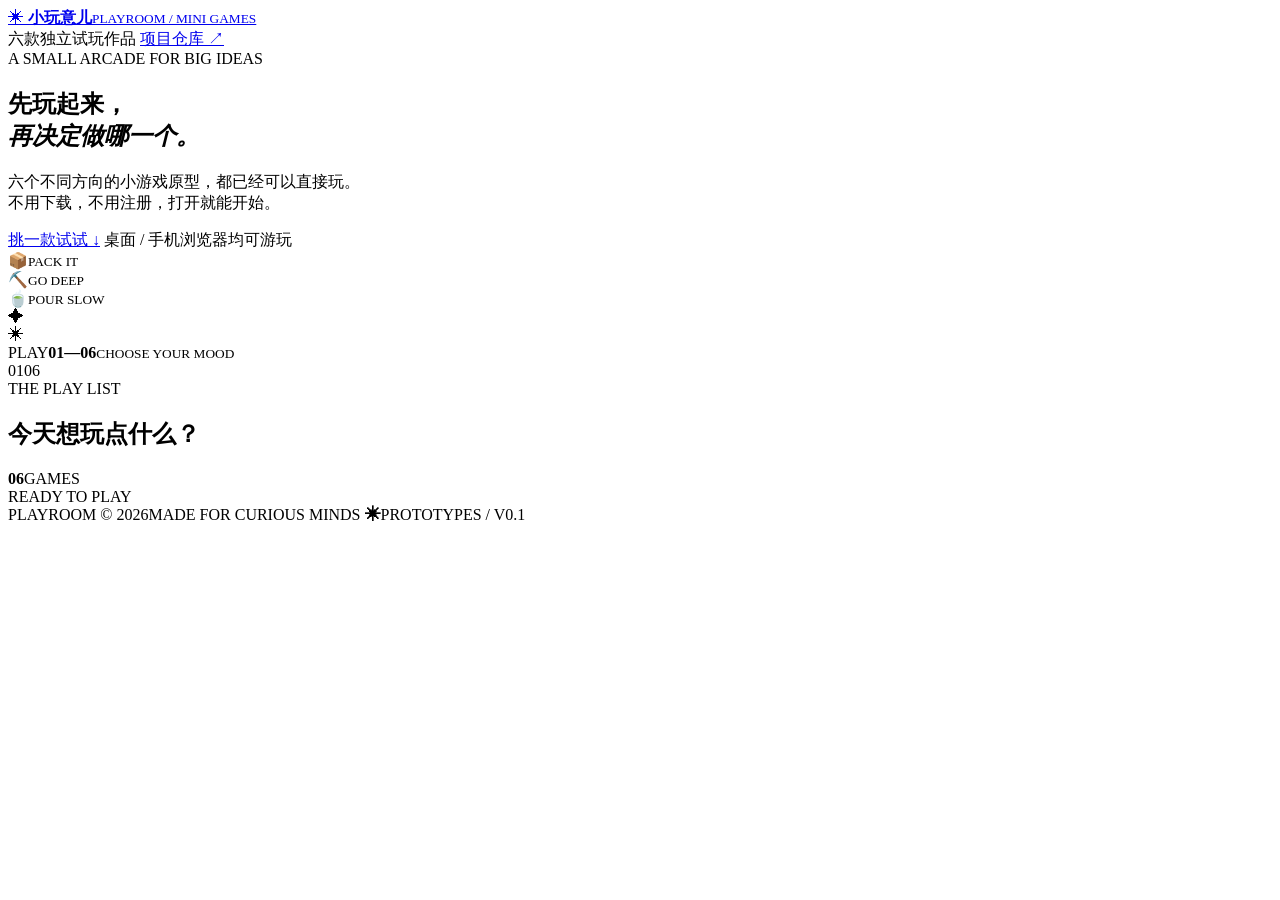
==== index.html @ 476448b3 "feat: add Playroom arcade shell" ====
<!doctype html>
<html lang="zh-CN">
<head>
  <meta charset="UTF-8" />
  <meta name="viewport" content="width=device-width, initial-scale=1, viewport-fit=cover" />
  <meta name="theme-color" content="#10151f" />
  <meta name="description" content="六款可以直接玩的轻量小游戏。挑一款喜欢的，随时开始。" />
  <title>小玩意儿 Playroom — 六款小游戏试玩</title>
  <link rel="icon" href="data:image/svg+xml,%3Csvg xmlns='http://www.w3.org/2000/svg' viewBox='0 0 100 100'%3E%3Crect width='100' height='100' rx='26' fill='%23f6c85f'/%3E%3Cpath d='M30 24h18v20h22v18H48v20H30V62H10V44h20z' fill='%2310151f'/%3E%3C/svg%3E" />
  <link rel="stylesheet" href="./styles-base.css" />
  <link rel="stylesheet" href="./styles-games.css" />
  <link rel="stylesheet" href="./styles-responsive.css" />
</head>
<body>
  <div class="ambient ambient-a"></div>
  <div class="ambient ambient-b"></div>
  <header class="site-header">
    <a class="brand" href="#home" aria-label="返回首页">
      <span class="brand-mark">✳</span>
      <span class="brand-copy"><strong>小玩意儿</strong><small>PLAYROOM / MINI GAMES</small></span>
    </a>
    <div class="header-right">
      <span class="live-dot"></span><span class="header-note">六款独立试玩作品</span>
      <a class="github-link" href="https://github.com/klwjlalala/games" target="_blank" rel="noreferrer">项目仓库 ↗</a>
    </div>
  </header>

  <main id="homeView" class="home-view">
    <section class="hero">
      <div class="hero-copy">
        <div class="eyebrow"><span class="eyebrow-line"></span> A SMALL ARCADE FOR BIG IDEAS</div>
        <h1>先玩起来，<br/><em>再决定做哪一个。</em></h1>
        <p>六个不同方向的小游戏原型，都已经可以直接玩。<br/>不用下载，不用注册，打开就能开始。</p>
        <div class="hero-actions">
          <a class="primary-button" href="#games">挑一款试试 <span>↓</span></a>
          <span class="hero-footnote">桌面 / 手机浏览器均可游玩</span>
        </div>
      </div>
      <div class="hero-art" aria-hidden="true">
        <div class="hero-orbit orbit-one"></div><div class="hero-orbit orbit-two"></div>
        <div class="hero-sticker sticker-box">📦<small>PACK IT</small></div>
        <div class="hero-sticker sticker-pick">⛏️<small>GO DEEP</small></div>
        <div class="hero-sticker sticker-tea">🍵<small>POUR SLOW</small></div>
        <div class="hero-spark spark-one">✦</div><div class="hero-spark spark-two">✳</div>
        <div class="hero-center"><span>PLAY</span><strong>01—06</strong><small>CHOOSE YOUR MOOD</small></div>
      </div>
      <div class="hero-index"><span>01</span><span class="index-rule"></span><span>06</span></div>
    </section>

    <section id="games" class="games-section">
      <div class="section-heading">
        <div><div class="eyebrow"><span class="eyebrow-line"></span> THE PLAY LIST</div><h2>今天想玩点什么？</h2></div>
        <div class="section-meta"><strong>06</strong><span>GAMES<br/>READY TO PLAY</span></div>
      </div>
      <div class="games-grid" id="gamesGrid"></div>
    </section>
    <footer class="home-footer"><span>PLAYROOM © 2026</span><span>MADE FOR CURIOUS MINDS <b>✳</b></span><span>PROTOTYPES / V0.1</span></footer>
  </main>

  <main id="gameView" class="game-view" hidden>
    <div class="game-nav">
      <button class="back-button" id="backHome"><span>←</span> 所有游戏</button>
      <div class="game-nav-center"><span class="nav-dot"></span><span id="gameNavName">游戏名称</span><span class="nav-separator">/</span><span class="nav-muted">试玩模式</span></div>
      <button class="restart-button" id="restartGame">↻ <span>重新开始</span></button>
    </div>
    <div class="game-shell">
      <aside class="game-info" id="gameInfo"></aside>
      <section class="game-stage-wrap">
        <div class="stage-topline"><span id="stageLabel">LEVEL 01</span><span id="stageHint">点击开始</span></div>
        <div class="game-stage" id="gameStage"></div>
        <div class="stage-bottomline"><span>PLAYROOM / MINI ARCADE</span><span id="stageProgress">进度会自动保存在本机</span></div>
      </section>
    </div>
  </main>

  <div class="toast" id="toast" role="status" aria-live="polite"></div>
  <script src="./app-core.js" defer></script>
  <script src="./game-truck.js" defer></script>
  <script src="./game-demo.js" defer></script>
  <script src="./game-tea.js" defer></script>
  <script src="./game-restore.js" defer></script>
  <script src="./game-mine.js" defer></script>
  <script src="./game-forest.js" defer></script>
  <script src="./app-init.js" defer></script>
</body>
</html>
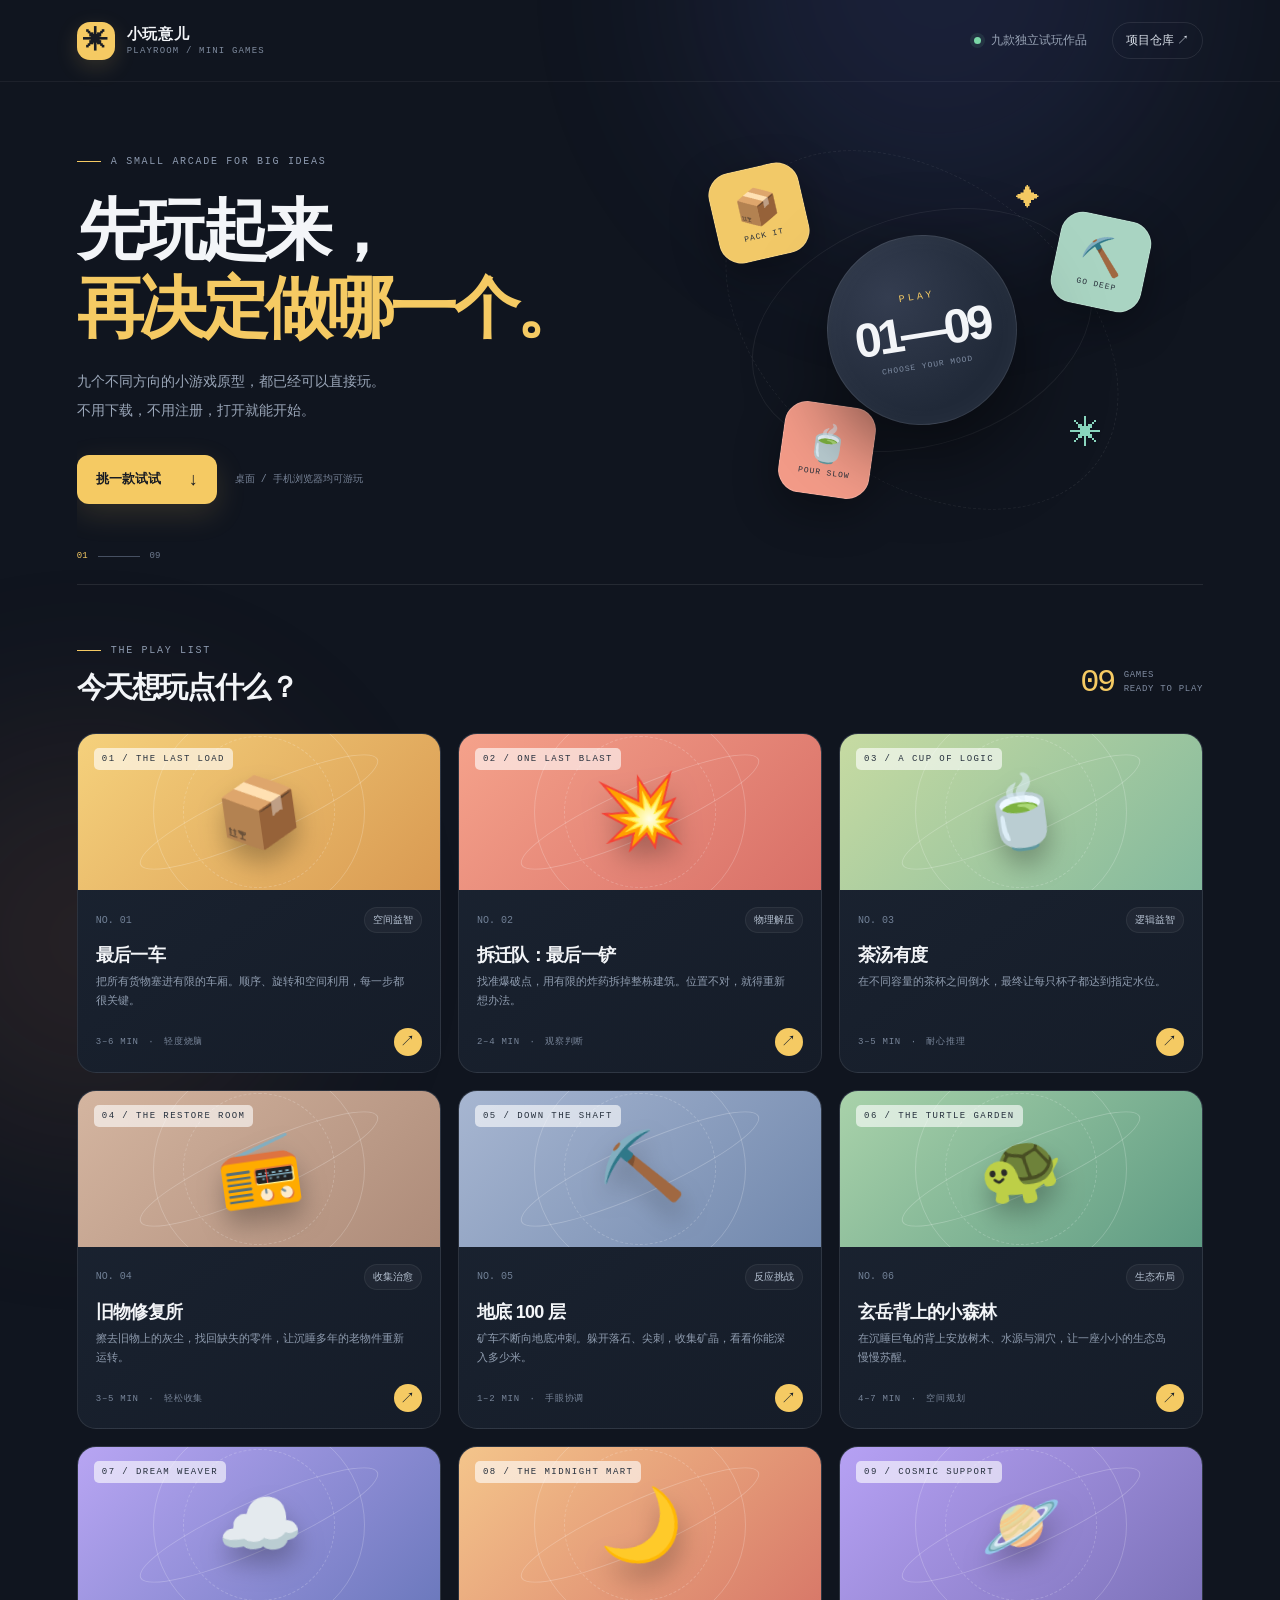
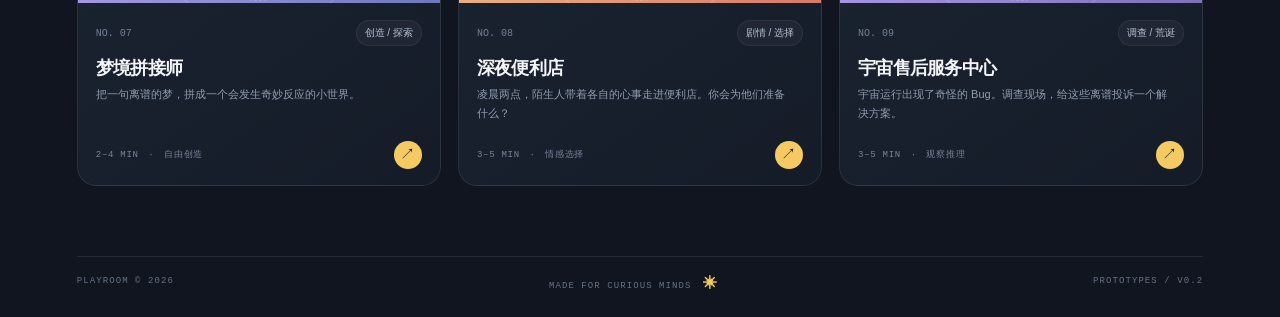
==== commit 00c198f7: "feat: add three original microgames" ====
--- a/index.html
+++ b/index.html
@@ -4,12 +4,13 @@
   <meta charset="UTF-8" />
   <meta name="viewport" content="width=device-width, initial-scale=1, viewport-fit=cover" />
   <meta name="theme-color" content="#10151f" />
-  <meta name="description" content="六款可以直接玩的轻量小游戏。挑一款喜欢的，随时开始。" />
-  <title>小玩意儿 Playroom — 六款小游戏试玩</title>
+  <meta name="description" content="九款可以直接玩的轻量小游戏。挑一款喜欢的，随时开始。" />
+  <title>小玩意儿 Playroom — 九款小游戏试玩</title>
   <link rel="icon" href="data:image/svg+xml,%3Csvg xmlns='http://www.w3.org/2000/svg' viewBox='0 0 100 100'%3E%3Crect width='100' height='100' rx='26' fill='%23f6c85f'/%3E%3Cpath d='M30 24h18v20h22v18H48v20H30V62H10V44h20z' fill='%2310151f'/%3E%3C/svg%3E" />
   <link rel="stylesheet" href="./styles-base.css" />
   <link rel="stylesheet" href="./styles-games.css" />
   <link rel="stylesheet" href="./styles-responsive.css" />
+  <link rel="stylesheet" href="./game-new.css" />
 </head>
 <body>
   <div class="ambient ambient-a"></div>
@@ -20,7 +21,7 @@
       <span class="brand-copy"><strong>小玩意儿</strong><small>PLAYROOM / MINI GAMES</small></span>
     </a>
     <div class="header-right">
-      <span class="live-dot"></span><span class="header-note">六款独立试玩作品</span>
+      <span class="live-dot"></span><span class="header-note">九款独立试玩作品</span>
       <a class="github-link" href="https://github.com/klwjlalala/games" target="_blank" rel="noreferrer">项目仓库 ↗</a>
     </div>
   </header>
@@ -30,7 +31,7 @@
       <div class="hero-copy">
         <div class="eyebrow"><span class="eyebrow-line"></span> A SMALL ARCADE FOR BIG IDEAS</div>
         <h1>先玩起来，<br/><em>再决定做哪一个。</em></h1>
-        <p>六个不同方向的小游戏原型，都已经可以直接玩。<br/>不用下载，不用注册，打开就能开始。</p>
+        <p>九个不同方向的小游戏原型，都已经可以直接玩。<br/>不用下载，不用注册，打开就能开始。</p>
         <div class="hero-actions">
           <a class="primary-button" href="#games">挑一款试试 <span>↓</span></a>
           <span class="hero-footnote">桌面 / 手机浏览器均可游玩</span>
@@ -42,19 +43,19 @@
         <div class="hero-sticker sticker-pick">⛏️<small>GO DEEP</small></div>
         <div class="hero-sticker sticker-tea">🍵<small>POUR SLOW</small></div>
         <div class="hero-spark spark-one">✦</div><div class="hero-spark spark-two">✳</div>
-        <div class="hero-center"><span>PLAY</span><strong>01—06</strong><small>CHOOSE YOUR MOOD</small></div>
+        <div class="hero-center"><span>PLAY</span><strong>01—09</strong><small>CHOOSE YOUR MOOD</small></div>
       </div>
-      <div class="hero-index"><span>01</span><span class="index-rule"></span><span>06</span></div>
+      <div class="hero-index"><span>01</span><span class="index-rule"></span><span>09</span></div>
     </section>
 
     <section id="games" class="games-section">
       <div class="section-heading">
         <div><div class="eyebrow"><span class="eyebrow-line"></span> THE PLAY LIST</div><h2>今天想玩点什么？</h2></div>
-        <div class="section-meta"><strong>06</strong><span>GAMES<br/>READY TO PLAY</span></div>
+        <div class="section-meta"><strong>09</strong><span>GAMES<br/>READY TO PLAY</span></div>
       </div>
       <div class="games-grid" id="gamesGrid"></div>
     </section>
-    <footer class="home-footer"><span>PLAYROOM © 2026</span><span>MADE FOR CURIOUS MINDS <b>✳</b></span><span>PROTOTYPES / V0.1</span></footer>
+    <footer class="home-footer"><span>PLAYROOM © 2026</span><span>MADE FOR CURIOUS MINDS <b>✳</b></span><span>PROTOTYPES / V0.2</span></footer>
   </main>
 
   <main id="gameView" class="game-view" hidden>
@@ -81,6 +82,7 @@
   <script src="./game-restore.js" defer></script>
   <script src="./game-mine.js" defer></script>
   <script src="./game-forest.js" defer></script>
+  <script src="./game-new.js" defer></script>
   <script src="./app-init.js" defer></script>
 </body>
 </html>
--- a/styles-base.css
+++ b/styles-base.css
@@ -0,0 +1,4 @@
+:root{--bg:#10151f;--panel:#171e2a;--panel2:#1d2634;--line:rgba(255,255,255,.09);--muted:#98a3b5;--text:#f3f5f8;--yellow:#f5ca63;--mint:#8ad7bf;--coral:#ff927e;--blue:#86b8f4;--purple:#b4a1f6;--radius:22px;--mono:'Courier New',monospace;--sans:Inter,'Noto Sans SC','Microsoft YaHei',Arial,sans-serif}
+*{box-sizing:border-box}html{scroll-behavior:smooth}body{margin:0;background:var(--bg);color:var(--text);font-family:var(--sans);min-height:100vh;overflow-x:hidden}button,a{font:inherit}button{cursor:pointer}a{color:inherit;text-decoration:none}.ambient{position:fixed;pointer-events:none;filter:blur(100px);opacity:.13;z-index:-1;border-radius:50%}.ambient-a{width:480px;height:480px;background:#5d6fe1;top:-260px;right:8%}.ambient-b{width:420px;height:420px;background:#b87553;bottom:-250px;left:-120px}.site-header{height:82px;padding:0 clamp(22px,6vw,96px);display:flex;align-items:center;justify-content:space-between;border-bottom:1px solid rgba(255,255,255,.055);position:relative;z-index:2}.brand{display:flex;align-items:center;gap:12px}.brand-mark{width:38px;height:38px;border-radius:13px;background:var(--yellow);color:#171b23;display:grid;place-items:center;font-size:25px;font-weight:800;box-shadow:0 7px 22px #f5ca6329}.brand-copy{display:flex;flex-direction:column;gap:2px}.brand-copy strong{font-size:15px;letter-spacing:.04em}.brand-copy small{font:9px var(--mono);color:#7f8b9e;letter-spacing:.13em}.header-right{display:flex;align-items:center;gap:10px;color:var(--muted);font-size:12px}.live-dot,.nav-dot{width:7px;height:7px;border-radius:50%;background:#7ad7a7;box-shadow:0 0 0 4px #7ad7a71b}.github-link{border:1px solid var(--line);padding:9px 13px;border-radius:999px;margin-left:15px;color:#dce2eb;transition:.2s}.github-link:hover{border-color:#f5ca6380;color:var(--yellow)}.home-view{max-width:1400px;margin:auto;padding:0 clamp(22px,6vw,96px)}.hero{min-height:500px;display:grid;grid-template-columns:1fr 1fr;align-items:center;position:relative;border-bottom:1px solid var(--line);padding:58px 0 64px}.eyebrow{display:flex;align-items:center;gap:10px;font:10px var(--mono);letter-spacing:.17em;color:#8d9aaf}.eyebrow-line{width:24px;height:1px;background:var(--yellow)}.hero h1{font-size:clamp(43px,5.2vw,72px);line-height:1.17;letter-spacing:-.065em;margin:25px 0 19px;font-weight:800}.hero h1 em{font-style:normal;color:var(--yellow)}.hero p{color:#9aa6b8;font-size:14px;line-height:2.05;margin:0}.hero-actions{display:flex;align-items:center;gap:18px;margin-top:30px}.primary-button{display:inline-flex;align-items:center;gap:28px;padding:14px 19px;background:var(--yellow);color:#171b23;border-radius:12px;font-weight:800;font-size:13px;box-shadow:0 10px 30px #f5ca6325;transition:.2s}.primary-button:hover{transform:translateY(-3px);box-shadow:0 15px 35px #f5ca6340}.primary-button span{font-size:18px}.hero-footnote{font:10px var(--mono);color:#778397}.hero-art{height:380px;position:relative;display:grid;place-items:center}.hero-orbit{position:absolute;border:1px solid #ffffff12;border-radius:50%;transform:rotate(-18deg)}.orbit-one{width:350px;height:230px}.orbit-two{width:440px;height:300px;transform:rotate(38deg);border-style:dashed}.hero-center{width:190px;height:190px;border-radius:50%;background:radial-gradient(circle at 35% 30%,#343d50,#202938 68%);border:1px solid #ffffff19;box-shadow:0 28px 80px #0008,inset 0 0 30px #ffffff09;display:flex;align-items:center;justify-content:center;flex-direction:column;transform:rotate(-9deg)}.hero-center span{font:10px var(--mono);letter-spacing:.3em;color:var(--yellow)}.hero-center strong{font-size:48px;letter-spacing:-.08em;margin:2px 0}.hero-center small{font:8px var(--mono);color:#7e8ca2;letter-spacing:.12em}.hero-sticker{position:absolute;width:92px;height:92px;border-radius:23px;display:flex;align-items:center;justify-content:center;flex-direction:column;font-size:36px;box-shadow:0 15px 45px #0005;border:1px solid #ffffff2b;transform:rotate(9deg)}.hero-sticker small{font:8px var(--mono);letter-spacing:.12em;margin-top:3px;color:#28303b}.sticker-box{background:#f2c968;top:27px;left:13%;transform:rotate(-13deg)}.sticker-pick{background:#a9d4c2;right:10%;top:76px;transform:rotate(12deg)}.sticker-tea{background:#f39b88;bottom:24px;left:25%;transform:rotate(8deg)}.hero-spark{position:absolute;color:var(--yellow);font-size:24px}.spark-one{top:44px;right:29%}.spark-two{bottom:68px;right:18%;font-size:32px;color:var(--mint)}.hero-index{position:absolute;bottom:23px;left:0;display:flex;align-items:center;gap:10px;font:9px var(--mono);color:#6f7b8f}.hero-index span:first-child{color:var(--yellow)}.index-rule{width:42px;height:1px;background:#465062}.games-section{padding:60px 0 70px}.section-heading{display:flex;justify-content:space-between;align-items:end;margin-bottom:25px}.section-heading h2{font-size:29px;letter-spacing:-.05em;margin:12px 0 0}.section-meta{display:flex;align-items:center;gap:10px;color:#7f8ba0;font:9px var(--mono);line-height:1.55;letter-spacing:.08em}.section-meta strong{font-size:32px;color:var(--yellow);font-weight:500;letter-spacing:-.08em}.games-grid{display:grid;grid-template-columns:repeat(3,1fr);gap:17px}.game-card{min-height:290px;background:linear-gradient(145deg,#1b2432,#151c28);border:1px solid var(--line);border-radius:19px;overflow:hidden;position:relative;transition:.25s;display:flex;flex-direction:column;cursor:pointer}.game-card:hover{transform:translateY(-6px);border-color:#ffffff30;box-shadow:0 18px 50px #0005}.card-art{height:156px;position:relative;overflow:hidden;display:grid;place-items:center}.card-art:before,.card-art:after{content:"";position:absolute;border-radius:50%;border:1px solid #ffffff32}.card-art:before{width:210px;height:210px}.card-art:after{width:150px;height:150px;border-style:dashed}.card-art .art-emoji{font-size:69px;z-index:1;filter:drop-shadow(0 15px 13px #0004);transform:rotate(-8deg);transition:.3s}.game-card:hover .art-emoji{transform:scale(1.12) rotate(4deg)}.art-orbit{position:absolute;width:260px;height:50px;border:1px solid #ffffff3a;border-radius:50%;transform:rotate(-24deg)}.art-label{position:absolute;top:14px;left:16px;font:9px var(--mono);letter-spacing:.16em;color:#26303d;background:#ffffff9c;padding:6px 8px;border-radius:5px}.card-body{padding:17px 18px 16px;display:flex;flex-direction:column;flex:1}.card-top{display:flex;align-items:center;justify-content:space-between}.card-number{font:10px var(--mono);color:#718096}.card-tag{font-size:10px;color:#b4c0d0;background:#ffffff0a;border:1px solid #ffffff10;padding:5px 8px;border-radius:999px}.card-body h3{font-size:18px;margin:10px 0 5px;letter-spacing:-.04em}.card-body p{font-size:11px;color:#8f9caf;line-height:1.75;margin:0;max-width:95%}.card-bottom{display:flex;justify-content:space-between;align-items:center;margin-top:auto;padding-top:17px;color:#778498;font:9px var(--mono);letter-spacing:.08em}.play-arrow{width:28px;height:28px;border-radius:50%;display:grid;place-items:center;color:#17202b;background:var(--yellow);font-size:15px;transition:.2s}.game-card:hover .play-arrow{transform:rotate(-45deg)}.home-footer{border-top:1px solid var(--line);padding:19px 0 24px;display:flex;justify-content:space-between;color:#667286;font:9px var(--mono);letter-spacing:.12em}.home-footer b{color:var(--yellow);font-size:14px;margin-left:5px}
+/* Game shell */
+.game-view{max-width:1400px;margin:auto;padding:0 clamp(18px,5vw,76px) 50px}.game-nav{height:76px;border-bottom:1px solid var(--line);display:flex;align-items:center;justify-content:space-between}.back-button,.restart-button{border:1px solid var(--line);background:#ffffff06;color:#d9e0ea;padding:10px 14px;border-radius:10px;font-size:12px;transition:.2s}.back-button:hover,.restart-button:hover{border-color:#ffffff45;background:#ffffff0c}.back-button span{font-size:16px;margin-right:7px}.game-nav-center{display:flex;align-items:center;gap:10px;font-size:12px;color:#dce3ed}.nav-dot{background:var(--yellow);box-shadow:0 0 0 4px #f5ca6319}.nav-separator,.nav-muted{color:#738096}.restart-button{font-size:14px}.restart-button span{font-size:11px;margin-left:4px}.game-shell{display:grid;grid-template-columns:245px minmax(0,1fr);gap:25px;padding-top:27px;align-items:start}.game-info{background:linear-gradient(160deg,#1b2432,#151c27);border:1px solid var(--line);border-radius:18px;padding:21px 19px;position:sticky;top:20px}.info-kicker{font:9px var(--mono);letter-spacing:.15em;color:#8794a8}.info-title{font-size:25px;line-height:1.2;letter-spacing:-.06em;margin:12px 0 9px}.info-desc{font-size:11px;color:#9ba7b8;line-height:1.9;margin:0}.info-divider{height:1px;background:var(--line);margin:18px 0}.objective-title{font:9px var(--mono);letter-spacing:.14em;color:#7f8ca1;margin-bottom:10px}.objective-list{display:flex;flex-direction:column;gap:9px}.objective-item{display:flex;gap:9px;align-items:flex-start;font-size:11px;color:#b8c2d0;line-height:1.6}.objective-bullet{width:18px;height:18px;flex:0 0 18px;border-radius:6px;background:#ffffff0a;border:1px solid #ffffff15;display:grid;place-items:center;color:var(--mint);font-size:10px}.info-tip{margin-top:18px;padding:12px;border-radius:10px;background:#f5ca6310;border:1px solid #f5ca6320;color:#d5c18b;font-size:10px;line-height:1.75}.info-stats{display:flex;gap:8px;margin-top:17px}.info-stat{flex:1;background:#ffffff07;border-radius:9px;padding:10px}.info-stat strong{display:block;font:17px var(--mono);color:var(--yellow)}.info-stat span{font-size:9px;color:#8793a5}.game-stage-wrap{min-width:0}.stage-topline,.stage-bottomline{display:flex;align-items:center;justify-content:space-between;color:#748196;font:9px var(--mono);letter-spacing:.12em;padding:0 4px 11px}.stage-topline span:last-child{font-family:var(--sans);letter-spacing:0;font-size:10px;color:#9aa6b8}.stage-bottomline{padding:11px 4px 0;font-size:8px;color:#5f6c80}.game-stage{min-height:540px;border:1px solid var(--line);border-radius:19px;background:linear-gradient(145deg,#1b2432,#141b27);overflow:hidden;position:relative;padding:22px;box-shadow:0 20px 70px #0002}.toast{position:fixed;left:50%;bottom:25px;transform:translate(-50%,20px);background:#f3f5f8;color:#17202b;padding:11px 17px;border-radius:10px;font-size:12px;font-weight:700;box-shadow:0 12px 40px #0006;opacity:0;pointer-events:none;transition:.22s;z-index:20}.toast.show{opacity:1;transform:translate(-50%,0)}
--- a/styles-games.css
+++ b/styles-games.css
@@ -0,0 +1,14 @@
+/* Shared game UI */
+.game-panel-head{display:flex;align-items:center;justify-content:space-between;gap:12px;margin-bottom:17px}.game-panel-title{font-size:14px;font-weight:800}.game-panel-sub{font-size:10px;color:#8e9bad;margin-top:4px}.level-pill{font:9px var(--mono);color:var(--yellow);border:1px solid #f5ca6340;padding:7px 9px;border-radius:999px}.game-actions{display:flex;flex-wrap:wrap;gap:9px;margin-top:16px}.action-button{border:1px solid #ffffff18;background:#ffffff0a;color:#e7ecf3;padding:10px 14px;border-radius:10px;font-size:11px;font-weight:700;transition:.18s}.action-button:hover{background:#ffffff13;border-color:#ffffff40}.action-button.primary{background:var(--yellow);color:#20232b;border-color:var(--yellow)}.action-button.primary:hover{filter:brightness(1.06)}.action-button:disabled{opacity:.35;cursor:not-allowed}.game-note{font-size:10px;color:#8996a8;line-height:1.7}.success-panel{padding:30px;text-align:center;border:1px solid #8ad7bf44;background:linear-gradient(145deg,#8ad7bf12,#ffffff04);border-radius:17px;margin-top:16px}.success-icon{font-size:34px}.success-panel h3{font-size:20px;margin:10px 0 6px}.success-panel p{font-size:11px;color:#9ba7b8;line-height:1.7;margin:0}.success-panel .game-actions{justify-content:center}.mini-label{font:9px var(--mono);color:#8491a4;letter-spacing:.12em}
+/* Truck */
+.truck-layout{display:grid;grid-template-columns:minmax(0,1.2fr) minmax(220px,.8fr);gap:18px;align-items:start}.truck-board-card,.truck-tray-card{background:#111925;border:1px solid #ffffff12;border-radius:15px;padding:15px}.truck-board{position:relative;width:100%;max-width:470px;margin:0 auto;aspect-ratio:5/4;border:2px solid #657084;border-radius:10px;background-color:#202b3b;background-image:linear-gradient(#ffffff0c 1px,transparent 1px),linear-gradient(90deg,#ffffff0c 1px,transparent 1px);background-size:20% 25%;overflow:hidden;box-shadow:inset 0 0 35px #0005}.truck-board:before{content:"货厢 / LOADING BAY";position:absolute;top:8px;left:10px;color:#9ca9bb;font:8px var(--mono);letter-spacing:.1em;z-index:1;pointer-events:none}.truck-board:after{content:"🚚";position:absolute;right:8px;bottom:4px;font-size:17px;opacity:.25;pointer-events:none}.truck-piece{position:absolute;border:1px solid #ffffff4a;border-radius:7px;display:flex;align-items:center;justify-content:center;flex-direction:column;gap:2px;color:#202734;font-size:clamp(14px,2.5vw,23px);font-weight:800;box-shadow:inset 0 1px #ffffff75,0 3px 7px #0004;cursor:pointer;transition:filter .15s,outline .15s;z-index:2;user-select:none}.truck-piece small{font:7px var(--mono);letter-spacing:.05em;color:#26303d}.truck-piece.selected{outline:3px solid #fff;outline-offset:2px;filter:brightness(1.15);z-index:4}.truck-piece.cold{background:linear-gradient(145deg,#9ed5f2,#67a8d5)}.truck-piece.fragile{background:linear-gradient(145deg,#f4b6a5,#e98b79)}.truck-piece.wood{background:linear-gradient(145deg,#e9c68a,#c99c5f)}.truck-piece.green{background:linear-gradient(145deg,#b3dfb5,#75ba8c)}.truck-piece.gold{background:linear-gradient(145deg,#f7dc83,#e9b94e)}.truck-tray{display:grid;grid-template-columns:repeat(2,minmax(0,1fr));gap:8px;margin-top:12px}.truck-item{border:1px solid #ffffff12;background:#ffffff06;border-radius:10px;padding:10px 8px;text-align:left;color:#dbe2ec;display:flex;align-items:center;gap:8px;min-width:0}.truck-item.selected{border-color:var(--yellow);background:#f5ca6312}.truck-item:disabled{opacity:.32;cursor:default}.truck-item .item-emoji{font-size:20px}.truck-item strong{display:block;font-size:10px;white-space:nowrap}.truck-item small{display:block;font-size:8px;color:#8190a3;margin-top:2px}.truck-instructions{font-size:10px;color:#8997aa;line-height:1.7;margin-top:11px}.truck-board-label{display:flex;justify-content:space-between;color:#77869a;font:8px var(--mono);padding:0 2px 10px}.truck-score{display:flex;gap:8px;margin-top:13px}.truck-score div{background:#ffffff07;border-radius:8px;padding:9px;flex:1}.truck-score strong{display:block;color:var(--yellow);font:15px var(--mono)}.truck-score span{font-size:8px;color:#8491a4}
+/* Demolition */
+.demolition-wrap{max-width:780px;margin:auto}.demo-canvas-wrap{position:relative;background:linear-gradient(180deg,#1d2a3a,#17202d);border:1px solid #ffffff15;border-radius:14px;overflow:hidden}.demo-canvas{display:block;width:100%;height:auto;touch-action:manipulation;cursor:crosshair}.demo-hud{display:flex;justify-content:space-between;align-items:center;margin-bottom:12px}.demo-hud-stat{font-size:10px;color:#8e9bad}.demo-hud-stat strong{font:15px var(--mono);color:var(--yellow);margin-left:5px}.demo-controls{display:flex;justify-content:space-between;align-items:center;gap:12px;margin-top:13px}.demo-controls p{font-size:10px;color:#8996a8;margin:0;line-height:1.7}.demo-legend{display:flex;gap:12px;align-items:center;font-size:9px;color:#93a0b2}.legend-dot{width:8px;height:8px;border-radius:2px;display:inline-block;margin-right:5px}.demo-legend .red{background:#e97d6d}.demo-legend .blue{background:#79b8e7}
+/* Tea */
+.tea-game{max-width:760px;margin:auto}.tea-cups{display:grid;grid-template-columns:repeat(3,minmax(0,1fr));gap:clamp(12px,4vw,35px);padding:22px 2% 15px}.tea-cup-wrap{text-align:center}.tea-cup{height:260px;max-width:150px;width:100%;margin:0 auto 13px;position:relative;border:3px solid #b4c3d3;border-top:0;border-radius:8px 8px 30px 30px;background:linear-gradient(90deg,#ffffff0b,#ffffff04 45%,#ffffff12);overflow:hidden;cursor:pointer;box-shadow:inset 0 -8px 16px #0002,0 10px 20px #0002;transition:.2s}.tea-cup:before{content:"";position:absolute;top:-2px;left:-7px;right:-7px;height:9px;border:3px solid #b4c3d3;border-radius:50%;background:#283446;z-index:2}.tea-cup:after{content:"";position:absolute;right:-20px;top:30px;width:25px;height:95px;border:3px solid #b4c3d3;border-left:0;border-radius:0 25px 25px 0}.tea-cup.selected{outline:3px solid var(--yellow);outline-offset:5px;transform:translateY(-4px)}.tea-water{position:absolute;left:0;right:0;bottom:0;background:linear-gradient(180deg,#e9b66c,#bd7743);transition:height .35s;box-shadow:0 -5px 15px #e8b16c33}.tea-water:before{content:"";position:absolute;top:-5px;left:-10%;width:120%;height:12px;border-radius:50%;background:#f5d39a}.tea-cup-number{position:absolute;left:0;right:0;top:45%;font:10px var(--mono);color:#d7e2ef;z-index:3;text-shadow:0 1px 4px #000}.tea-cup-name{font-size:11px;font-weight:700}.tea-capacity{font:9px var(--mono);color:#8391a4;margin-top:4px}.tea-target{font-size:9px;color:#d4bb7a;margin-top:7px}.tea-meter{height:5px;background:#ffffff10;border-radius:99px;overflow:hidden;margin-top:7px}.tea-meter span{display:block;height:100%;background:var(--mint);border-radius:99px}.tea-counter{display:flex;justify-content:center;gap:24px;border-top:1px solid var(--line);padding:14px 0 4px}.tea-counter div{text-align:center}.tea-counter strong{display:block;font:17px var(--mono);color:var(--yellow)}.tea-counter span{font-size:9px;color:#8794a7}.tea-status{text-align:center;font-size:11px;color:#aab6c7;min-height:18px;margin:7px 0}
+/* Restoration */
+.restore-layout{display:grid;grid-template-columns:minmax(0,1fr) minmax(230px,.8fr);gap:18px}.restore-object{background:radial-gradient(circle at 50% 38%,#ffffff0e,#ffffff00 65%),#111925;border:1px solid #ffffff12;border-radius:15px;min-height:320px;padding:18px;display:flex;align-items:center;justify-content:center;flex-direction:column;position:relative;overflow:hidden}.restore-object:before{content:"RESTORATION TABLE";position:absolute;top:14px;left:15px;font:8px var(--mono);color:#6f7e92;letter-spacing:.13em}.artifact-emoji{font-size:104px;filter:drop-shadow(0 16px 18px #0006);margin-bottom:14px;transition:.3s}.artifact-name{font-size:15px;font-weight:800}.artifact-state{font-size:10px;color:#8795a8;margin-top:5px}.restore-slots{width:100%;display:grid;grid-template-columns:repeat(2,minmax(0,1fr));gap:8px;margin-top:18px}.restore-slot{border:1px dashed #6e7d91;border-radius:9px;background:#ffffff04;min-height:60px;padding:8px;text-align:left;color:#9aa8ba;display:flex;align-items:center;gap:8px;transition:.18s}.restore-slot:hover{border-color:#ffffff6e;background:#ffffff0a}.restore-slot.filled{border-style:solid;border-color:#8ad7bf75;background:#8ad7bf0e;color:#c4e7d9}.restore-slot.wrong{border-color:#ff927e;background:#ff927e12}.slot-icon{font-size:20px}.slot-copy strong{display:block;font-size:9px}.slot-copy small{display:block;font-size:8px;color:#8190a3;margin-top:3px}.restore-tray{background:#111925;border:1px solid #ffffff12;border-radius:15px;padding:15px}.restore-parts{display:grid;grid-template-columns:repeat(2,minmax(0,1fr));gap:8px;margin-top:12px}.restore-part{padding:11px 8px;border-radius:10px;border:1px solid #ffffff14;background:#ffffff06;color:#e0e7ef;text-align:left;display:flex;align-items:center;gap:8px;min-width:0}.restore-part.selected{border-color:var(--yellow);background:#f5ca6312}.restore-part:disabled{opacity:.28;cursor:default}.restore-part span{font-size:20px}.restore-part strong{font-size:9px;display:block}.restore-part small{font-size:8px;color:#8390a2;display:block;margin-top:3px}.restore-progress{height:5px;border-radius:99px;background:#ffffff10;margin-top:14px;overflow:hidden}.restore-progress span{height:100%;display:block;background:var(--mint);transition:.2s}.restore-progress-label{display:flex;justify-content:space-between;color:#8996a8;font-size:9px;margin-top:7px}
+/* Mine */
+.mine-game{max-width:700px;margin:auto}.mine-hud{display:flex;justify-content:space-between;align-items:center;margin-bottom:12px}.mine-lives{display:flex;gap:5px;font-size:17px}.mine-score{display:flex;gap:18px}.mine-score div{text-align:right}.mine-score strong{display:block;font:15px var(--mono);color:var(--yellow)}.mine-score span{font-size:8px;color:#8492a5}.mine-canvas-wrap{position:relative;border:1px solid #ffffff18;border-radius:14px;overflow:hidden;background:#0c1420}.mine-canvas{display:block;width:100%;height:auto}.mine-overlay{position:absolute;inset:0;display:flex;align-items:center;justify-content:center;flex-direction:column;background:#0c1420c9;backdrop-filter:blur(5px);text-align:center;padding:20px}.mine-overlay[hidden]{display:none}.mine-overlay h3{font-size:23px;margin:0 0 8px}.mine-overlay p{font-size:11px;color:#9aa7b8;line-height:1.8;max-width:290px;margin:0 0 16px}.mine-controls{display:flex;justify-content:center;gap:12px;margin-top:13px}.mine-control{width:74px;height:48px;border-radius:12px;border:1px solid #ffffff18;background:#ffffff0a;color:#e8eef6;font-size:22px;touch-action:manipulation}.mine-control:active{background:#f5ca6330;border-color:var(--yellow)}.mine-hint{text-align:center;font-size:9px;color:#78869a;margin-top:9px}
+/* Turtle */
+.forest-layout{display:grid;grid-template-columns:minmax(0,1fr) 245px;gap:17px;align-items:start}.forest-board-card{background:#111925;border:1px solid #ffffff12;border-radius:15px;padding:15px}.forest-shell{display:grid;grid-template-columns:repeat(5,1fr);gap:6px;padding:13px;border-radius:44% 44% 38% 38% / 25% 25% 22% 22%;background:linear-gradient(145deg,#3b665c,#203e3a);border:5px solid #70927a;box-shadow:inset 0 0 0 2px #b6d5a433,0 12px 25px #0003;max-width:500px;margin:5px auto}.forest-cell{aspect-ratio:1;border:1px solid #ffffff20;background:linear-gradient(145deg,#51796a,#34594f);border-radius:10px;display:grid;place-items:center;color:#f5f4d7;font-size:clamp(17px,3vw,28px);cursor:pointer;position:relative;transition:.15s;box-shadow:inset 0 1px 4px #ffffff12}.forest-cell:nth-child(3n){background:linear-gradient(145deg,#466d60,#2d5148)}.forest-cell:hover{border-color:#fff9;filter:brightness(1.12)}.forest-cell.selected{outline:3px solid var(--yellow);outline-offset:1px}.forest-cell.occupied{background:linear-gradient(145deg,#739a7d,#496c58);border-color:#d4e9bd55}.forest-cell.occupied:after{content:"";position:absolute;inset:4px;border:1px solid #ffffff20;border-radius:7px;pointer-events:none}.forest-cell small{position:absolute;bottom:3px;right:5px;font:7px var(--mono);color:#ffffff9c}.forest-tray{background:#111925;border:1px solid #ffffff12;border-radius:15px;padding:14px}.forest-tiles{display:grid;grid-template-columns:repeat(2,minmax(0,1fr));gap:7px;margin-top:12px}.forest-tile{border:1px solid #ffffff14;background:#ffffff06;color:#e5ebf2;border-radius:9px;padding:10px 7px;text-align:left;display:flex;align-items:center;gap:7px;min-width:0}.forest-tile.selected{border-color:var(--yellow);background:#f5ca6312}.forest-tile:disabled{opacity:.3;cursor:default}.forest-tile span{font-size:20px}.forest-tile strong{display:block;font-size:9px}.forest-tile small{display:block;font-size:8px;color:#8290a3;margin-top:2px}.forest-goals{display:flex;flex-direction:column;gap:8px;margin-top:14px}.forest-goal{display:flex;gap:7px;align-items:flex-start;font-size:9px;color:#aab6c5;line-height:1.5}.forest-goal b{width:15px;height:15px;border-radius:5px;display:grid;place-items:center;background:#ffffff0c;color:#8b98aa;flex:0 0 15px}.forest-goal.done b{background:#8ad7bf25;color:var(--mint)}
--- a/styles-responsive.css
+++ b/styles-responsive.css
@@ -0,0 +1,5 @@
+@media(max-width:900px){.hero{min-height:450px}.hero-art{transform:scale(.86)}.games-grid{grid-template-columns:repeat(2,1fr)}.game-shell{grid-template-columns:210px minmax(0,1fr);gap:16px}.truck-layout,.restore-layout{grid-template-columns:1fr}.truck-tray{margin-top:0}.forest-layout{grid-template-columns:1fr}.forest-tray{display:grid;grid-template-columns:1fr 1fr;gap:12px}.forest-tray-head{grid-column:1/-1}.forest-goals{margin-top:0}}
+@media(max-width:650px){.site-header{height:66px;padding:0 17px}.header-note,.live-dot{display:none}.github-link{margin-left:0;padding:8px 10px;font-size:10px}.home-view{padding:0 17px}.hero{grid-template-columns:1fr;min-height:0;padding:53px 0 35px}.hero h1{font-size:48px}.hero-art{height:270px;margin-top:12px;transform:scale(.78);transform-origin:center}.hero-index{bottom:10px}.games-section{padding:44px 0}.section-heading h2{font-size:24px}.games-grid{grid-template-columns:1fr;gap:12px}.game-card{min-height:255px}.card-art{height:132px}.home-footer{font-size:7px;letter-spacing:.05em}.game-view{padding:0 12px 30px}.game-nav{height:64px}.game-nav-center{font-size:10px;gap:6px}.nav-muted,.nav-separator{display:none}.back-button,.restart-button{padding:8px 9px;font-size:10px}.restart-button span{display:none}.game-shell{display:flex;flex-direction:column;padding-top:13px;gap:12px}.game-info{position:static;width:100%;padding:15px}.info-title{font-size:20px;margin:7px 0 5px}.info-desc{font-size:10px}.info-divider{margin:12px 0}.objective-list{display:grid;grid-template-columns:1fr 1fr;gap:7px}.info-tip{margin-top:12px;padding:9px}.info-stats{margin-top:10px}.game-stage{padding:13px;min-height:500px}.stage-topline,.stage-bottomline{font-size:8px}.truck-layout{grid-template-columns:1fr}.truck-board-card,.truck-tray-card{padding:10px}.truck-board{max-width:100%}.truck-item{padding:8px 6px}.tea-cups{gap:9px;padding:16px 0 10px}.tea-cup{height:190px;max-width:100px}.tea-cup:after{right:-17px;width:20px;height:75px}.tea-cup-name{font-size:9px}.tea-capacity,.tea-target{font-size:8px}.restore-layout{grid-template-columns:1fr}.restore-object{min-height:300px}.restore-parts{grid-template-columns:repeat(3,minmax(0,1fr))}.restore-part{flex-direction:column;text-align:center;gap:4px;padding:8px 3px}.restore-part span{font-size:23px}.restore-part strong{font-size:8px}.forest-tray{display:block}.forest-goals{margin-top:14px}.forest-shell{gap:4px;padding:9px;border-width:4px}.forest-cell{border-radius:7px}.mine-canvas{width:100%}.demo-controls{align-items:flex-start;flex-direction:column}.game-actions{margin-top:12px}.stage-bottomline span:last-child{max-width:48%;text-align:right}}
+@media(prefers-reduced-motion:reduce){*,*:before,*:after{scroll-behavior:auto!important;transition:none!important;animation:none!important}}
+.truck-cell-hit{position:absolute;z-index:1;padding:0;border:0;background:transparent;border-radius:0;cursor:crosshair;outline:none}.truck-cell-hit:focus-visible{outline:2px solid #f5ca63;outline-offset:-3px;background:#f5ca6318}.forest-cell.selected{outline:none}
+.hero{overflow:hidden}
--- a/game-new.css
+++ b/game-new.css
@@ -0,0 +1,3 @@
+.ng-head{display:flex;justify-content:space-between;align-items:flex-end;gap:12px;margin-bottom:14px}.ng-head small,.ng-result>small{font:8px var(--mono);letter-spacing:.16em;color:#a5a9c2}.ng-head h2{font-size:21px;letter-spacing:-.05em;margin:7px 0 4px}.ng-head p{font-size:9px;color:#929fb1;margin:0;line-height:1.6}.ng-counter{font:25px var(--mono);color:#d8c7ff}.ng-counter i{font-size:12px;color:#8390a4;font-style:normal}.ng-seeds{display:grid;grid-template-columns:repeat(3,1fr);gap:7px;margin-bottom:12px}.ng-seeds button,.ng-items button,.ng-goods button,.ng-clues button,.ng-solutions button{border:1px solid #ffffff18;background:#ffffff07;color:#e9edf5;border-radius:10px;padding:9px;text-align:left;transition:.18s}.ng-seeds button{font-size:9px}.ng-seeds .on,.ng-items .on,.ng-goods .on,.ng-clues .on,.ng-solutions .on{border-color:#c6afff;background:#a58bff20}.ng-dream-layout,.ng-night-layout{display:grid;grid-template-columns:1.1fr .9fr;gap:11px}.ng-world{min-height:410px;border-radius:15px;padding:14px;background:linear-gradient(145deg,#153e5b,#35758a 55%,#1b2c4b);border:1px solid #ffffff25}.ng-world.cloud{background:linear-gradient(145deg,#b7a2d8,#7d8dbd 60%,#414b73)}.ng-world.moon{background:linear-gradient(145deg,#20264b,#514a78 60%,#171c37)}.ng-world>small{font:8px var(--mono);color:#ffffff9c;letter-spacing:.12em}.ng-world h3{font-size:13px;line-height:1.6;color:#fff;margin:14px 0}.ng-slots{display:grid;grid-template-columns:repeat(3,1fr);grid-template-rows:repeat(2,125px);gap:7px}.ng-slots button{border:1px dashed #ffffff75;background:#ffffff12;border-radius:12px;color:#fff;font-size:29px;display:flex;align-items:center;justify-content:center;flex-direction:column;gap:5px}.ng-slots button small{font-size:8px;color:#ffffffbd}.ng-world>small:last-child{display:block;margin-top:13px}.ng-palette,.ng-shelf{padding:13px;border-radius:14px;background:#111a27;border:1px solid #ffffff14;min-width:0}.ng-palette>b,.ng-shelf>b,.ng-clues>b,.ng-solutions>b{display:flex;justify-content:space-between;font-size:11px;margin-bottom:10px}.ng-palette>b small,.ng-shelf>b small,.ng-clues>b small{font:8px var(--mono);color:#8592a6}.ng-items{display:grid;grid-template-columns:repeat(3,1fr);gap:6px}.ng-items button{min-height:70px;display:flex;flex-direction:column;gap:3px;align-items:flex-start}.ng-items button span{font-size:21px}.ng-items button b,.ng-goods button b{font-size:8px}.ng-items button.used{opacity:.28}.ng-found{border-top:1px solid #ffffff16;margin-top:11px;padding-top:10px}.ng-found>b{display:flex;justify-content:space-between;font-size:9px;color:#d9c5ff}.ng-found>b small{font:8px var(--mono);color:#8592a6}.ng-found p{font-size:8px;color:#9ba7ba;margin:7px 0}.ng-primary,.ng-ghost{display:block;width:100%;border-radius:9px;padding:10px 12px;font-size:9px;font-weight:700;margin-top:9px}.ng-primary{background:#d8c7ff;border:1px solid #d8c7ff;color:#211b35}.ng-primary:disabled{opacity:.32;cursor:not-allowed}.ng-ghost{background:transparent;border:1px solid #ffffff18;color:#a4afc0}.ng-result{min-height:440px;border-radius:16px;padding:36px 24px;text-align:center;background:radial-gradient(circle at 50% 10%,#665b9c,#292d4c 45%,#151e31 85%);border:1px solid #ffffff22}.ng-result h2{font-size:25px;letter-spacing:-.06em;margin:9px 0}.ng-result>p{font-size:10px;color:#b3bdcd}.ng-big-emoji{font-size:50px;margin:18px}.ng-result article,.ng-cosmic-response article{max-width:520px;margin:18px auto;padding:13px;border-radius:11px;border:1px solid #ffffff20;background:#ffffff0b;color:#dce1ec;font-size:10px;line-height:1.8}.ng-chips{display:flex;justify-content:center;flex-wrap:wrap;gap:6px;margin:12px}.ng-chips span{font-size:8px;padding:6px 9px;border-radius:99px;background:#ffffff12}.ng-night-scene{padding:13px;border-radius:14px;background:linear-gradient(160deg,#1c2939,#101925);border:1px solid #ffffff14}.ng-store-sign{font:700 10px var(--mono);letter-spacing:.12em;color:#f6d4a6}.ng-store-sign small{float:right;font-size:7px;color:#8b9aad}.ng-window{height:90px;margin:12px 0;border-radius:10px;background:linear-gradient(160deg,#1b304c,#101b2d);display:grid;place-items:center;color:#f5d8a4;font-size:42px;box-shadow:inset 0 0 30px #8db1d522}.ng-window small{font:7px var(--mono);color:#9aa8bd}.ng-customer{display:flex;align-items:flex-start;gap:10px;padding:11px;border-radius:11px;background:#ffffff09}.ng-customer>div{min-width:0}.ng-customer>div>small{font-size:8px;color:#e6c79f;line-height:1.5}.ng-customer p{font-size:10px;line-height:1.7;margin:6px 0;color:#e8ebf2}.ng-basket{margin-top:10px;padding:10px;border-radius:10px;border:1px solid #e6c18d40;background:#e6c18d10}.ng-basket>b{display:flex;justify-content:space-between;font-size:9px;color:#f0d1a9}.ng-basket>b small{font:8px var(--mono)}.ng-basket>div{display:grid;grid-template-columns:repeat(3,1fr);gap:5px;margin-top:8px}.ng-basket span{padding:8px 3px;border-radius:7px;background:#ffffff0b;text-align:center;font-size:8px}.ng-goods{display:grid;grid-template-columns:repeat(2,1fr);gap:6px}.ng-goods button{min-height:58px;display:flex;align-items:center;gap:8px}.ng-goods button span{font-size:21px}.ng-goods button:disabled{opacity:.3}.ng-shelf>p{font-size:8px;color:#8995a7;margin:10px 0}.ng-night-response,.ng-cosmic-response{max-width:560px;margin:25px auto;padding:24px;border-radius:16px;text-align:center;background:linear-gradient(145deg,#252b3c,#141e2d);border:1px solid #ffffff1c}.ng-night-response .ng-customer{margin:22px 0}.ng-bag{padding:13px;border:1px solid #e6c18d44;border-radius:12px;color:#d8ba92;font:8px var(--mono)}.ng-bag>div{display:flex;justify-content:center;flex-wrap:wrap;gap:6px;margin-top:9px}.ng-bag span{padding:7px;background:#ffffff10;border-radius:8px;color:#eee;font:9px sans-serif}.ng-night-response h3{font:22px var(--mono);color:#f1ca91}.ng-ticket{padding:14px;border:1px solid #c4b3ff35;border-radius:13px;background:linear-gradient(135deg,#25243e,#1a2033)}.ng-ticket>small{font:8px var(--mono);color:#c7baf1}.ng-ticket h3{font-size:17px;margin:10px 0 6px}.ng-ticket p{font-size:9px;line-height:1.7;color:#aab4c5;margin:0}.ng-clues,.ng-solutions{margin-top:12px;padding:12px;border:1px solid #ffffff14;border-radius:12px;background:#111925}.ng-clues>div,.ng-solutions>div{display:grid;grid-template-columns:repeat(3,1fr);gap:7px}.ng-clues button{min-height:112px;display:flex;flex-direction:column;gap:5px}.ng-clues button span{font-size:22px}.ng-clues button b,.ng-solutions button b{font-size:8px}.ng-clues button small,.ng-solutions button small{font-size:8px;line-height:1.5;color:#8d9aae}.ng-solutions button{min-height:90px;display:flex;flex-direction:column;gap:7px}.ng-locked{text-align:center;color:#8b97a9;font-size:9px;padding:13px}.ng-report{max-width:500px;margin:15px auto;text-align:left}.ng-report p{display:flex;align-items:center;gap:8px;padding:9px;border-bottom:1px solid #ffffff12}.ng-report b{font-size:9px}.ng-report span{flex:1;font-size:9px;color:#aab5c5}.ng-report strong{font:9px var(--mono);color:#d9c5ff}.ng-cosmic-response h2{font-size:22px}.ng-cosmic-response p{font-size:11px;line-height:1.8;color:#b1b9c8}
+@media(max-width:900px){.ng-dream-layout,.ng-night-layout{grid-template-columns:1fr}.ng-world{min-height:360px}.ng-items{grid-template-columns:repeat(4,1fr)}}
+@media(max-width:600px){.ng-head h2{font-size:18px}.ng-seeds{grid-template-columns:1fr}.ng-world{min-height:330px;padding:11px}.ng-slots{grid-template-rows:repeat(2,95px);gap:5px}.ng-slots button{font-size:24px}.ng-items{grid-template-columns:repeat(3,1fr)}.ng-clues>div,.ng-solutions>div{grid-template-columns:1fr}.ng-clues button,.ng-solutions button{min-height:68px}.ng-result{padding:30px 14px}.ng-result h2{font-size:21px}}
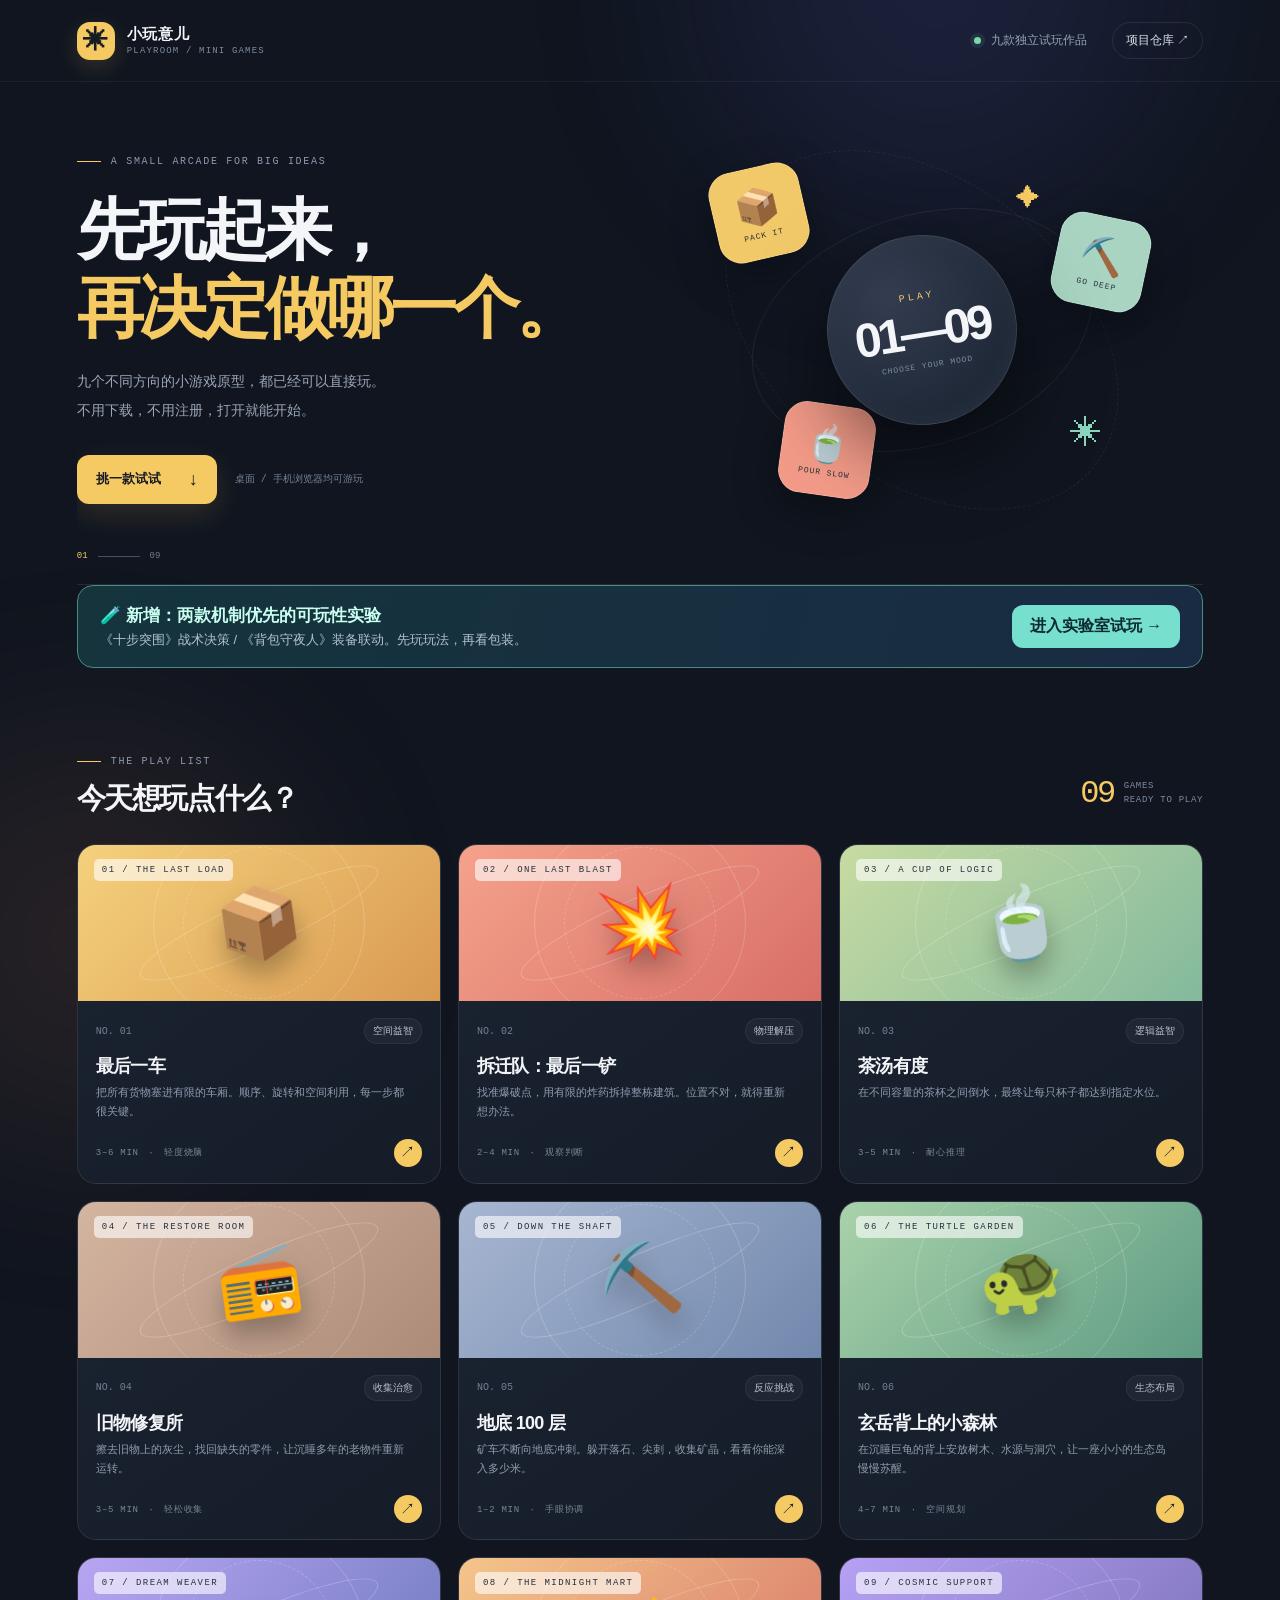
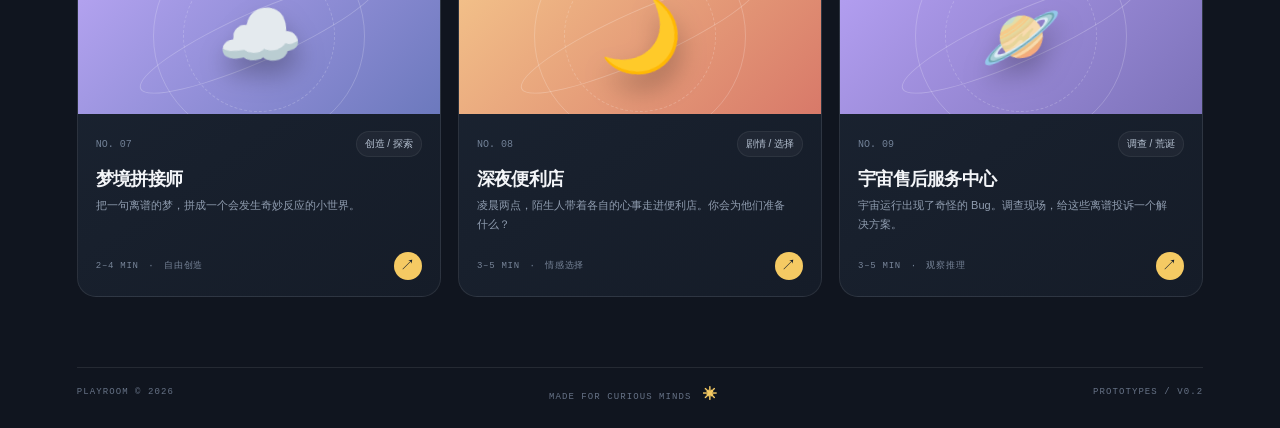
==== commit cd9b6bb5: "feat: link playable gameplay prototypes from homepage" ====
--- a/index.html
+++ b/index.html
@@ -48,6 +48,11 @@
       <div class="hero-index"><span>01</span><span class="index-rule"></span><span>09</span></div>
     </section>
 
+
+    <div style="max-width:1180px;margin:0 auto 28px;padding:18px 22px;border:1px solid #4a8b85;border-radius:16px;background:linear-gradient(105deg,#15343c,#192b43);display:flex;align-items:center;justify-content:space-between;gap:16px;flex-wrap:wrap">
+      <div><strong style="color:#c9fff0;font-size:17px">🧪 新增：两款机制优先的可玩性实验</strong><p style="margin:4px 0 0;color:#b2c2d4;font-size:13px">《十步突围》战术决策 / 《背包守夜人》装备联动。先玩玩法，再看包装。</p></div>
+      <a href="./prototypes/" style="display:inline-block;background:#76dfce;color:#0d2931;padding:11px 18px;border-radius:11px;font-weight:800;white-space:nowrap">进入实验室试玩 →</a>
+    </div>
     <section id="games" class="games-section">
       <div class="section-heading">
         <div><div class="eyebrow"><span class="eyebrow-line"></span> THE PLAY LIST</div><h2>今天想玩点什么？</h2></div>
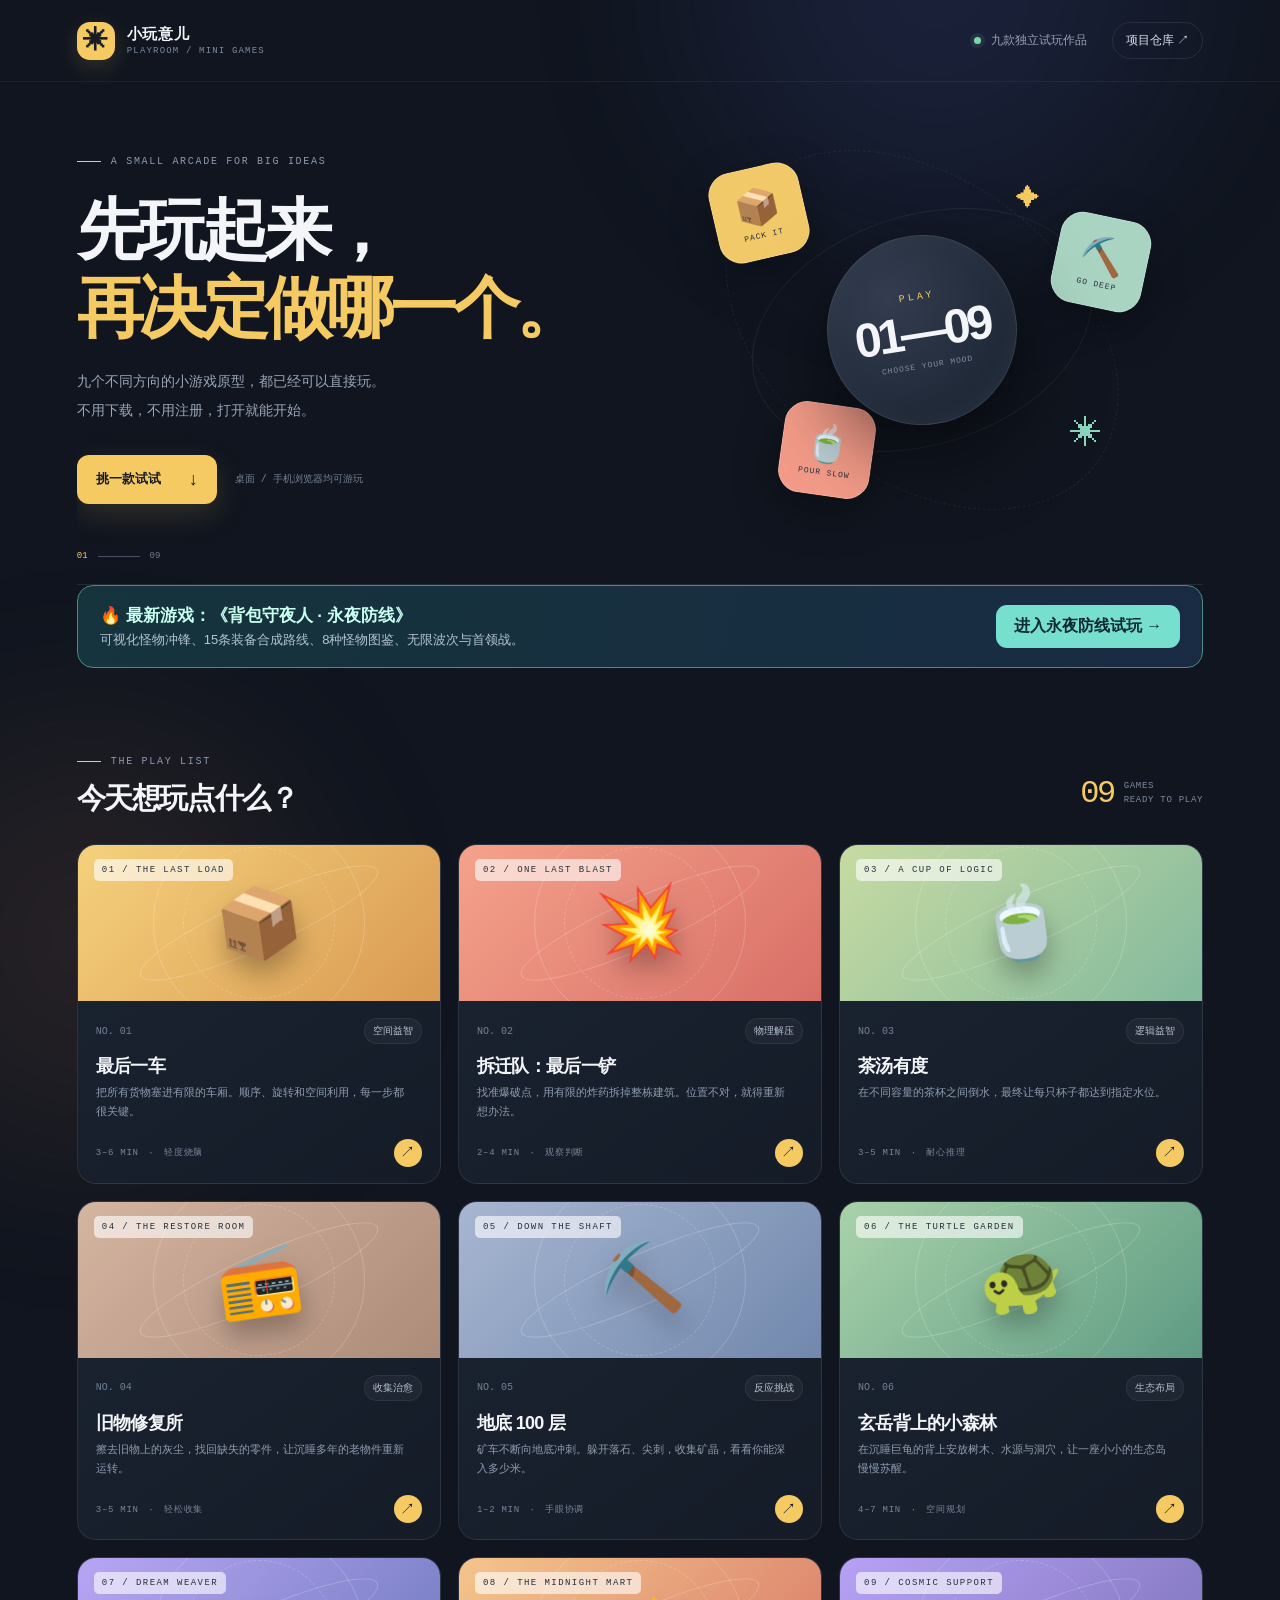
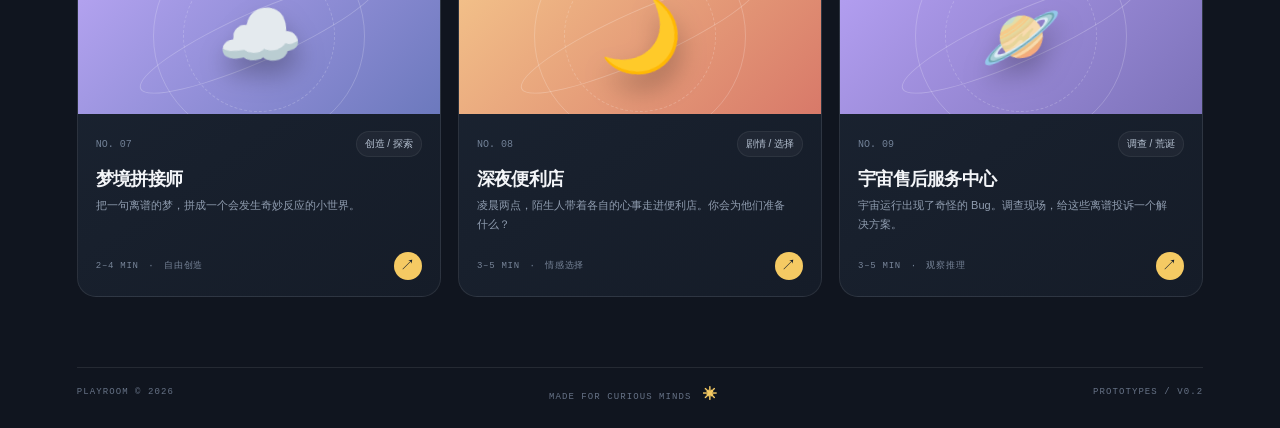
==== commit 897a99ff: "feat: promote the upgraded endless Nightwatch game from arcade homepage" ====
--- a/index.html
+++ b/index.html
@@ -50,8 +50,8 @@
 
 
     <div style="max-width:1180px;margin:0 auto 28px;padding:18px 22px;border:1px solid #4a8b85;border-radius:16px;background:linear-gradient(105deg,#15343c,#192b43);display:flex;align-items:center;justify-content:space-between;gap:16px;flex-wrap:wrap">
-      <div><strong style="color:#c9fff0;font-size:17px">🧪 新增：两款机制优先的可玩性实验</strong><p style="margin:4px 0 0;color:#b2c2d4;font-size:13px">《十步突围》战术决策 / 《背包守夜人》装备联动。先玩玩法，再看包装。</p></div>
-      <a href="./prototypes/" style="display:inline-block;background:#76dfce;color:#0d2931;padding:11px 18px;border-radius:11px;font-weight:800;white-space:nowrap">进入实验室试玩 →</a>
+      <div><strong style="color:#c9fff0;font-size:17px">🔥 最新游戏：《背包守夜人 · 永夜防线》</strong><p style="margin:4px 0 0;color:#b2c2d4;font-size:13px">可视化怪物冲锋、15条装备合成路线、8种怪物图鉴、无限波次与首领战。</p></div>
+      <a href="./prototypes/nightwatch/" style="display:inline-block;background:#76dfce;color:#0d2931;padding:11px 18px;border-radius:11px;font-weight:800;white-space:nowrap">进入永夜防线试玩 →</a>
     </div>
     <section id="games" class="games-section">
       <div class="section-heading">
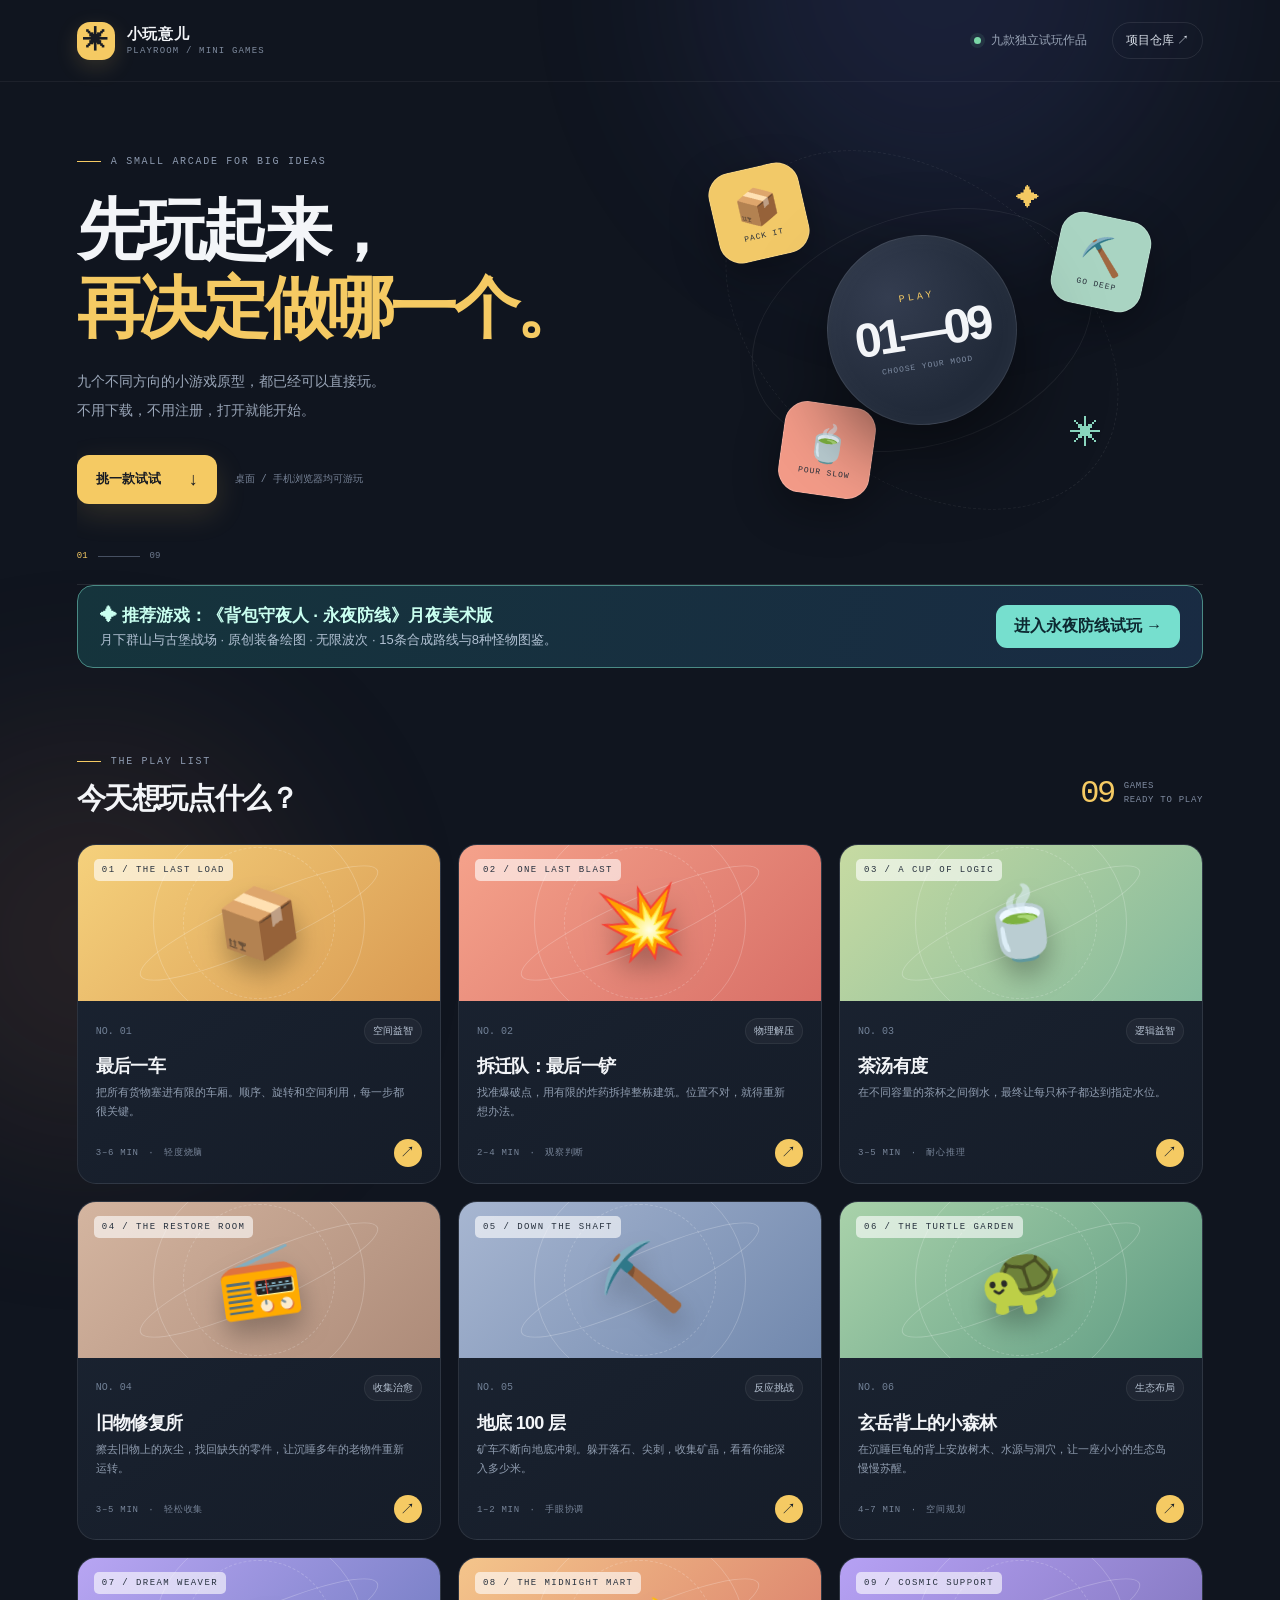
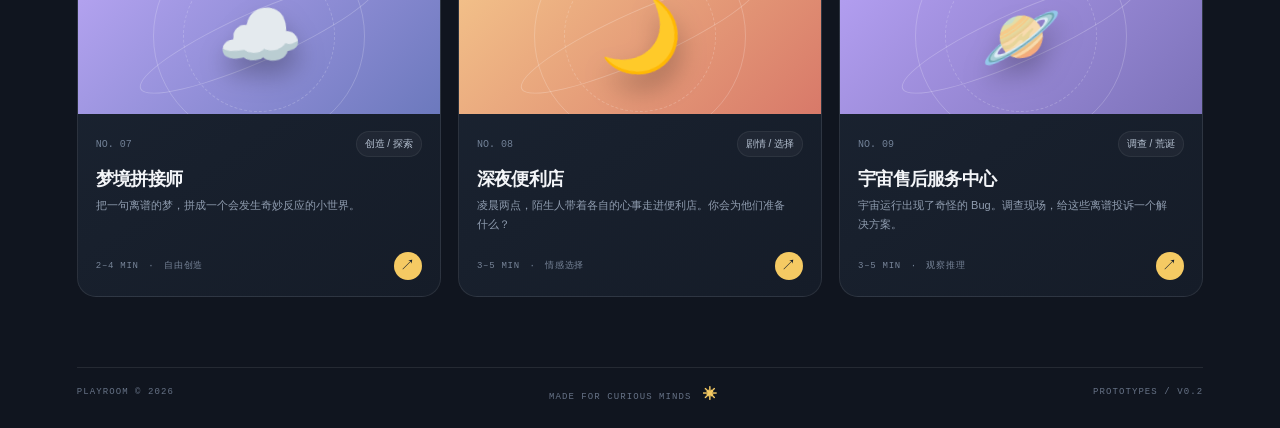
==== commit a8cba495: "feat: promote Moonlit Edition at game entry" ====
--- a/index.html
+++ b/index.html
@@ -50,7 +50,7 @@
 
 
     <div style="max-width:1180px;margin:0 auto 28px;padding:18px 22px;border:1px solid #4a8b85;border-radius:16px;background:linear-gradient(105deg,#15343c,#192b43);display:flex;align-items:center;justify-content:space-between;gap:16px;flex-wrap:wrap">
-      <div><strong style="color:#c9fff0;font-size:17px">🔥 最新游戏：《背包守夜人 · 永夜防线》</strong><p style="margin:4px 0 0;color:#b2c2d4;font-size:13px">可视化怪物冲锋、15条装备合成路线、8种怪物图鉴、无限波次与首领战。</p></div>
+      <div><strong style="color:#c9fff0;font-size:17px">✦ 推荐游戏：《背包守夜人 · 永夜防线》月夜美术版</strong><p style="margin:4px 0 0;color:#b2c2d4;font-size:13px">月下群山与古堡战场 · 原创装备绘图 · 无限波次 · 15条合成路线与8种怪物图鉴。</p></div>
       <a href="./prototypes/nightwatch/" style="display:inline-block;background:#76dfce;color:#0d2931;padding:11px 18px;border-radius:11px;font-weight:800;white-space:nowrap">进入永夜防线试玩 →</a>
     </div>
     <section id="games" class="games-section">
